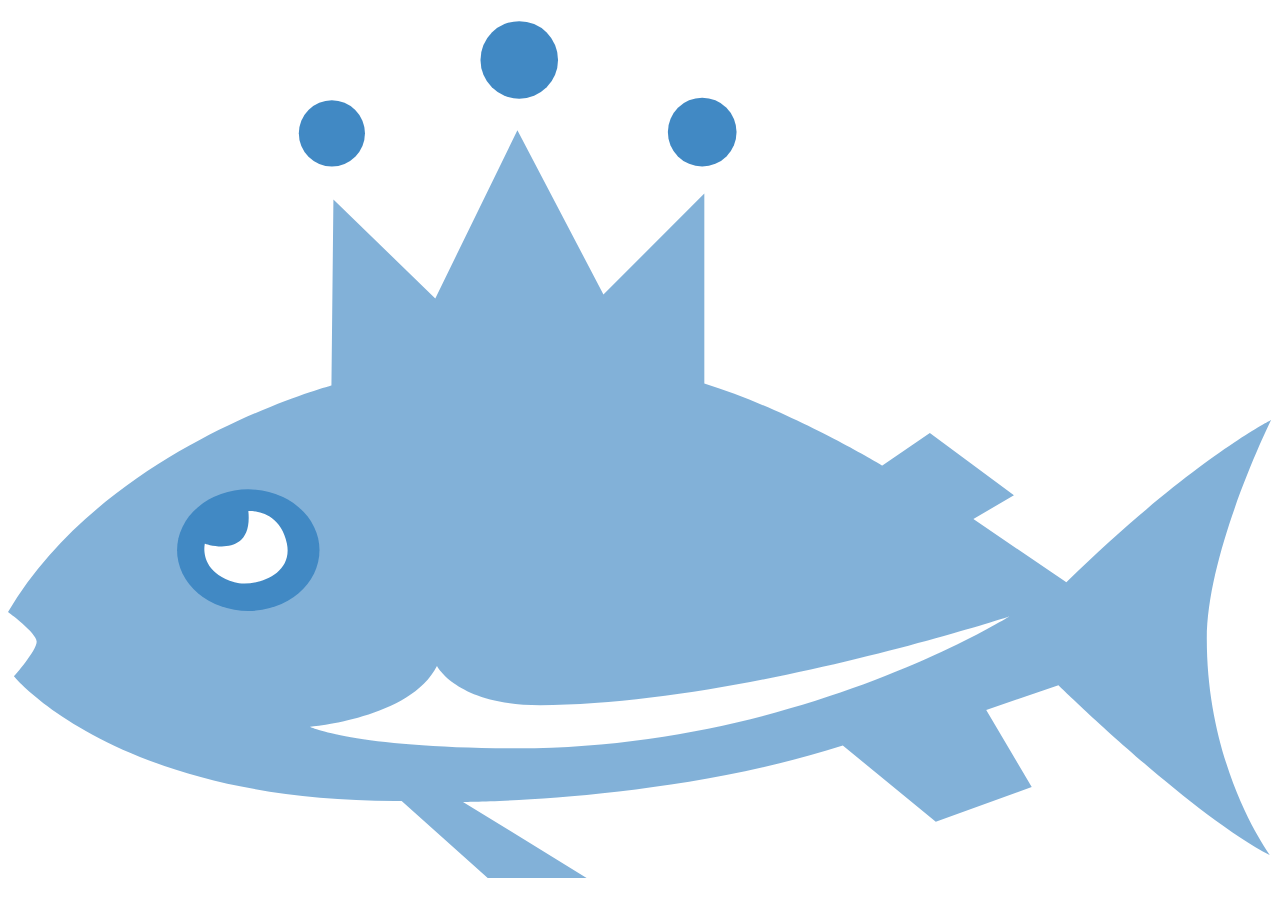
==== index.html @ 1beabc5d "Add files via upload" ====
<?xml version="1.0" encoding="UTF-8" standalone="no"?>
<!DOCTYPE svg PUBLIC "-//W3C//DTD SVG 1.1//EN" "http://www.w3.org/Graphics/SVG/1.1/DTD/svg11.dtd">
<svg width="100%" height="100%" viewBox="0 0 619 420" version="1.1" xmlns="http://www.w3.org/2000/svg" xmlns:xlink="http://www.w3.org/1999/xlink" xml:space="preserve" xmlns:serif="http://www.serif.com/" style="fill-rule:evenodd;clip-rule:evenodd;stroke-linejoin:round;stroke-miterlimit:2;">
    <g transform="matrix(1,0,0,1,-958.459,-1438.41)">
        <path d="M1116.85,1616.81C1116.85,1616.81 1006.41,1646.36 958.459,1727.74C958.459,1727.74 972.507,1737.91 972.507,1742.27C972.507,1746.63 961.366,1759.22 961.366,1759.22C961.366,1759.22 1012.23,1821.22 1151.24,1820.25L1193.38,1858.03L1241.82,1858.03L1181.28,1820.74C1181.28,1820.74 1281.54,1820.74 1367.28,1793.13L1412.81,1830.42L1459.79,1813.47L1437.51,1775.69L1472.87,1763.58C1472.87,1763.58 1537.3,1826.55 1576.53,1846.89C1576.53,1846.89 1545.53,1805.24 1545.53,1740.81C1545.53,1697.7 1577.02,1633.77 1577.02,1633.77C1577.02,1633.77 1537.78,1653.62 1476.75,1713.2L1431.22,1682.2L1451.08,1670.58L1409.9,1640.06L1386.65,1656.05C1386.65,1656.05 1341.61,1628.92 1299.46,1615.84L1299.46,1522.84L1250.06,1572.25L1207.92,1491.84L1167.71,1574.19L1117.82,1525.75L1116.85,1616.81Z" style="fill:rgb(130,177,216);"/>
        <g transform="matrix(1,0,0,1,-1,0)">
            <ellipse cx="1077.13" cy="1697.46" rx="34.875" ry="29.789" style="fill:rgb(65,137,196);"/>
        </g>
        <path d="M1106.22,1783.92C1106.22,1783.92 1155.51,1779.89 1168.53,1754.15C1168.53,1754.15 1178.45,1773.38 1219.06,1773.38C1315.47,1773.38 1448.77,1729.98 1448.77,1729.98C1448.77,1729.98 1345.54,1794.46 1208.21,1794.46C1128.23,1794.46 1106.22,1783.92 1106.22,1783.92Z" style="fill:white;"/>
        <path d="M1054.85,1694.31C1054.85,1694.31 1078.59,1702.55 1076.16,1678.33C1076.16,1678.33 1091.67,1677.18 1095.06,1694.31C1098.23,1710.38 1078.2,1715.79 1069.38,1713.2C1051.52,1707.96 1054.85,1694.31 1054.85,1694.31Z" style="fill:white;"/>
        <circle cx="1117.07" cy="1493.35" r="16.198" style="fill:rgb(65,137,196);"/>
        <circle cx="1208.83" cy="1457.39" r="18.988" style="fill:rgb(65,137,196);"/>
        <circle cx="1298.42" cy="1492.73" r="16.818" style="fill:rgb(65,137,196);"/>
    </g>
</svg>
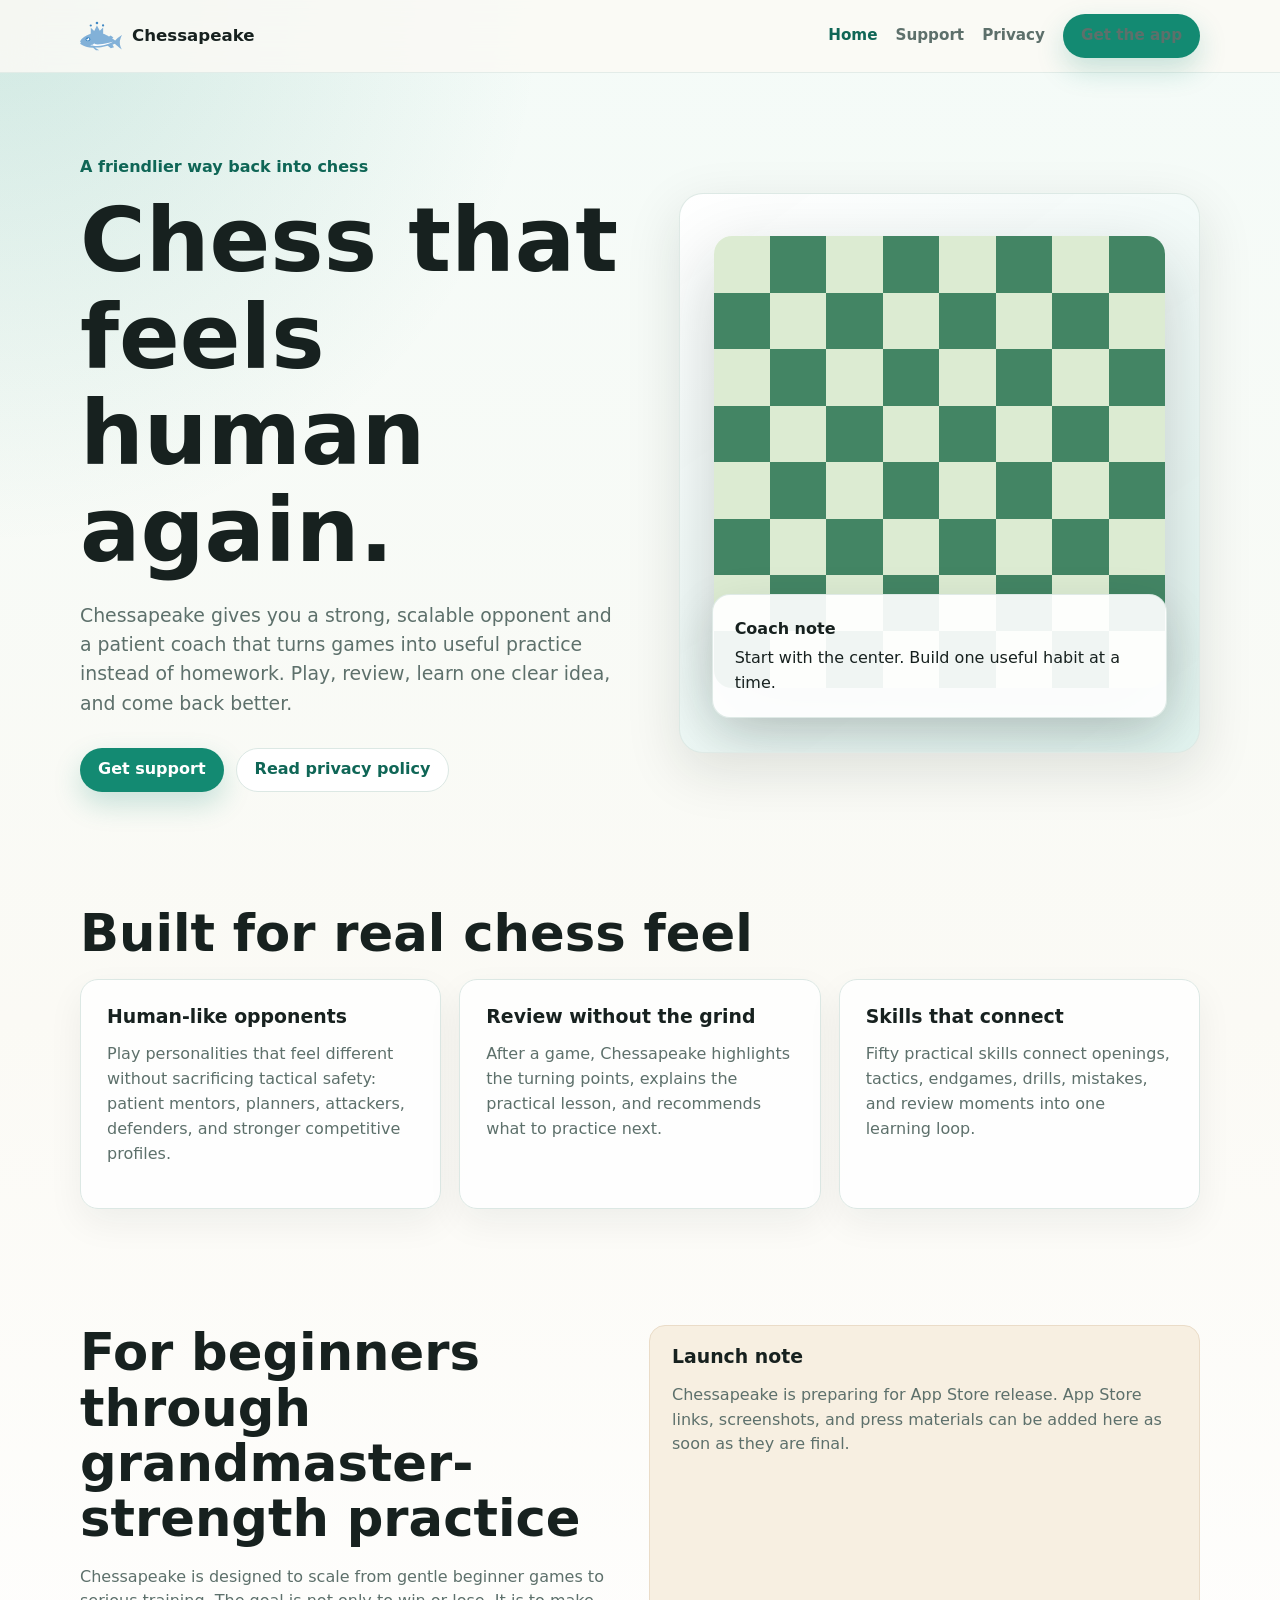
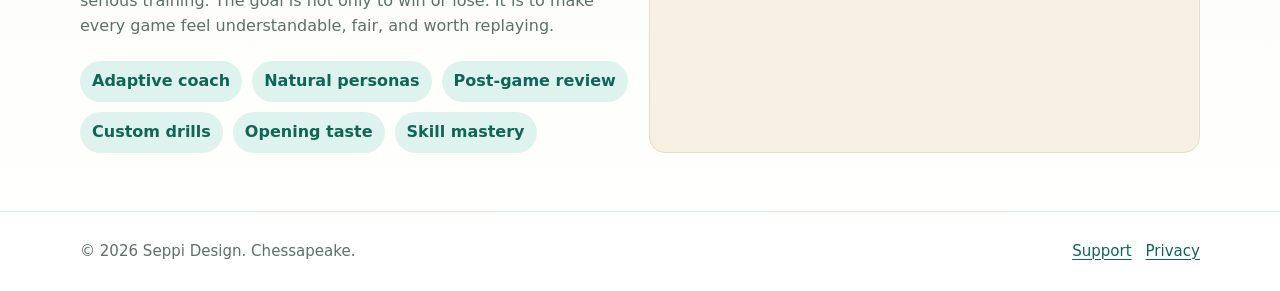
==== commit 22c19df5: "Fix GitHub Pages site files" ====
--- a/index.html
+++ b/index.html
@@ -1,15 +1,105 @@
-<?xml version="1.0" encoding="UTF-8" standalone="no"?>
-<!DOCTYPE svg PUBLIC "-//W3C//DTD SVG 1.1//EN" "http://www.w3.org/Graphics/SVG/1.1/DTD/svg11.dtd">
-<svg width="100%" height="100%" viewBox="0 0 619 420" version="1.1" xmlns="http://www.w3.org/2000/svg" xmlns:xlink="http://www.w3.org/1999/xlink" xml:space="preserve" xmlns:serif="http://www.serif.com/" style="fill-rule:evenodd;clip-rule:evenodd;stroke-linejoin:round;stroke-miterlimit:2;">
-    <g transform="matrix(1,0,0,1,-958.459,-1438.41)">
-        <path d="M1116.85,1616.81C1116.85,1616.81 1006.41,1646.36 958.459,1727.74C958.459,1727.74 972.507,1737.91 972.507,1742.27C972.507,1746.63 961.366,1759.22 961.366,1759.22C961.366,1759.22 1012.23,1821.22 1151.24,1820.25L1193.38,1858.03L1241.82,1858.03L1181.28,1820.74C1181.28,1820.74 1281.54,1820.74 1367.28,1793.13L1412.81,1830.42L1459.79,1813.47L1437.51,1775.69L1472.87,1763.58C1472.87,1763.58 1537.3,1826.55 1576.53,1846.89C1576.53,1846.89 1545.53,1805.24 1545.53,1740.81C1545.53,1697.7 1577.02,1633.77 1577.02,1633.77C1577.02,1633.77 1537.78,1653.62 1476.75,1713.2L1431.22,1682.2L1451.08,1670.58L1409.9,1640.06L1386.65,1656.05C1386.65,1656.05 1341.61,1628.92 1299.46,1615.84L1299.46,1522.84L1250.06,1572.25L1207.92,1491.84L1167.71,1574.19L1117.82,1525.75L1116.85,1616.81Z" style="fill:rgb(130,177,216);"/>
-        <g transform="matrix(1,0,0,1,-1,0)">
-            <ellipse cx="1077.13" cy="1697.46" rx="34.875" ry="29.789" style="fill:rgb(65,137,196);"/>
-        </g>
-        <path d="M1106.22,1783.92C1106.22,1783.92 1155.51,1779.89 1168.53,1754.15C1168.53,1754.15 1178.45,1773.38 1219.06,1773.38C1315.47,1773.38 1448.77,1729.98 1448.77,1729.98C1448.77,1729.98 1345.54,1794.46 1208.21,1794.46C1128.23,1794.46 1106.22,1783.92 1106.22,1783.92Z" style="fill:white;"/>
-        <path d="M1054.85,1694.31C1054.85,1694.31 1078.59,1702.55 1076.16,1678.33C1076.16,1678.33 1091.67,1677.18 1095.06,1694.31C1098.23,1710.38 1078.2,1715.79 1069.38,1713.2C1051.52,1707.96 1054.85,1694.31 1054.85,1694.31Z" style="fill:white;"/>
-        <circle cx="1117.07" cy="1493.35" r="16.198" style="fill:rgb(65,137,196);"/>
-        <circle cx="1208.83" cy="1457.39" r="18.988" style="fill:rgb(65,137,196);"/>
-        <circle cx="1298.42" cy="1492.73" r="16.818" style="fill:rgb(65,137,196);"/>
-    </g>
-</svg>
+<!doctype html>
+<html lang="en">
+<head>
+  <meta charset="utf-8">
+  <meta name="viewport" content="width=device-width, initial-scale=1">
+  <title>Chessapeake - Chess that feels human again</title>
+  <meta name="description" content="Chessapeake is a friendly chess opponent and patient coach for iPhone and iPad, with human-feeling play, game review, drills, and practical skill paths.">
+  <link rel="stylesheet" href="styles.css">
+</head>
+<body>
+  <header class="site-header">
+    <nav class="nav" aria-label="Main navigation">
+      <a class="brand" href="index.html">
+        <img src="assets/chessapeake-mascot.svg" alt="" aria-hidden="true">
+        <span>Chessapeake</span>
+      </a>
+      <div class="nav-links">
+        <a href="index.html" aria-current="page">Home</a>
+        <a href="support.html">Support</a>
+        <a href="privacy.html">Privacy</a>
+        <a class="button" href="#download">Get the app</a>
+      </div>
+    </nav>
+  </header>
+
+  <main class="page">
+    <section class="hero">
+      <div>
+        <p class="eyebrow">A friendlier way back into chess</p>
+        <h1>Chess that feels human again.</h1>
+        <p class="lead">Chessapeake gives you a strong, scalable opponent and a patient coach that turns games into useful practice instead of homework. Play, review, learn one clear idea, and come back better.</p>
+        <div class="hero-actions" id="download">
+          <a class="button" href="support.html">Get support</a>
+          <a class="button secondary" href="privacy.html">Read privacy policy</a>
+        </div>
+      </div>
+      <div class="hero-panel" aria-label="Chessboard preview">
+        <div class="board-preview" aria-hidden="true">
+          <span></span><span></span><span></span><span></span><span></span><span></span><span></span><span></span>
+          <span></span><span></span><span></span><span></span><span></span><span></span><span></span><span></span>
+          <span></span><span></span><span></span><span></span><span></span><span></span><span></span><span></span>
+          <span></span><span></span><span></span><span></span><span></span><span></span><span></span><span></span>
+          <span></span><span></span><span></span><span></span><span></span><span></span><span></span><span></span>
+          <span></span><span></span><span></span><span></span><span></span><span></span><span></span><span></span>
+          <span></span><span></span><span></span><span></span><span></span><span></span><span></span><span></span>
+          <span></span><span></span><span></span><span></span><span></span><span></span><span></span><span></span>
+        </div>
+        <div class="coach-bubble">
+          <strong>Coach note</strong>
+          <span>Start with the center. Build one useful habit at a time.</span>
+        </div>
+      </div>
+    </section>
+
+    <section class="section">
+      <h2>Built for real chess feel</h2>
+      <div class="grid">
+        <article class="card">
+          <h3>Human-like opponents</h3>
+          <p>Play personalities that feel different without sacrificing tactical safety: patient mentors, planners, attackers, defenders, and stronger competitive profiles.</p>
+        </article>
+        <article class="card">
+          <h3>Review without the grind</h3>
+          <p>After a game, Chessapeake highlights the turning points, explains the practical lesson, and recommends what to practice next.</p>
+        </article>
+        <article class="card">
+          <h3>Skills that connect</h3>
+          <p>Fifty practical skills connect openings, tactics, endgames, drills, mistakes, and review moments into one learning loop.</p>
+        </article>
+      </div>
+    </section>
+
+    <section class="section">
+      <div class="grid two">
+        <div>
+          <h2>For beginners through grandmaster-strength practice</h2>
+          <p>Chessapeake is designed to scale from gentle beginner games to serious training. The goal is not only to win or lose. It is to make every game feel understandable, fair, and worth replaying.</p>
+          <ul class="pill-list" aria-label="Chessapeake features">
+            <li>Adaptive coach</li>
+            <li>Natural personas</li>
+            <li>Post-game review</li>
+            <li>Custom drills</li>
+            <li>Opening taste</li>
+            <li>Skill mastery</li>
+          </ul>
+        </div>
+        <div class="notice">
+          <h3>Launch note</h3>
+          <p>Chessapeake is preparing for App Store release. App Store links, screenshots, and press materials can be added here as soon as they are final.</p>
+        </div>
+      </div>
+    </section>
+  </main>
+
+  <footer class="site-footer">
+    <div class="footer-inner">
+      <span>&copy; 2026 Seppi Design. Chessapeake.</span>
+      <nav aria-label="Footer navigation">
+        <a href="support.html">Support</a>
+        <a href="privacy.html">Privacy</a>
+      </nav>
+    </div>
+  </footer>
+</body>
+</html>
--- a/styles.css
+++ b/styles.css
@@ -0,0 +1,375 @@
+:root {
+  --ink: #17211f;
+  --muted: #5d706b;
+  --coach: #138a72;
+  --coach-dark: #0f6656;
+  --sea: #dff3ee;
+  --cream: #fbfaf5;
+  --card: #ffffff;
+  --line: #dce8e4;
+  --warm: #f7efe1;
+  --shadow: 0 18px 55px rgba(17, 32, 28, 0.12);
+}
+
+* {
+  box-sizing: border-box;
+}
+
+html {
+  scroll-behavior: smooth;
+}
+
+body {
+  margin: 0;
+  color: var(--ink);
+  background:
+    radial-gradient(circle at top left, rgba(19, 138, 114, 0.16), transparent 34rem),
+    linear-gradient(180deg, #f4fbf8 0%, var(--cream) 54%, #ffffff 100%);
+  font-family: Inter, ui-sans-serif, system-ui, -apple-system, BlinkMacSystemFont, "Segoe UI", sans-serif;
+  line-height: 1.55;
+}
+
+a {
+  color: var(--coach-dark);
+  text-decoration-thickness: 0.08em;
+  text-underline-offset: 0.22em;
+}
+
+.site-header {
+  position: sticky;
+  top: 0;
+  z-index: 10;
+  border-bottom: 1px solid rgba(220, 232, 228, 0.76);
+  background: rgba(251, 250, 245, 0.86);
+  backdrop-filter: blur(18px);
+}
+
+.nav {
+  display: flex;
+  align-items: center;
+  justify-content: space-between;
+  width: min(1120px, calc(100% - 40px));
+  margin: 0 auto;
+  padding: 14px 0;
+  gap: 24px;
+}
+
+.brand {
+  display: inline-flex;
+  align-items: center;
+  gap: 10px;
+  color: var(--ink);
+  font-weight: 800;
+  font-size: 1.04rem;
+  text-decoration: none;
+}
+
+.brand img {
+  width: 42px;
+  height: 42px;
+}
+
+.nav-links {
+  display: flex;
+  align-items: center;
+  gap: 18px;
+  font-size: 0.95rem;
+  font-weight: 700;
+}
+
+.nav-links a {
+  color: var(--muted);
+  text-decoration: none;
+}
+
+.nav-links a:hover,
+.nav-links a[aria-current="page"] {
+  color: var(--coach-dark);
+}
+
+.button {
+  display: inline-flex;
+  align-items: center;
+  justify-content: center;
+  min-height: 44px;
+  padding: 0 18px;
+  border-radius: 999px;
+  background: var(--coach);
+  color: #fff;
+  font-weight: 800;
+  text-decoration: none;
+  box-shadow: 0 12px 28px rgba(19, 138, 114, 0.22);
+}
+
+.button.secondary {
+  background: #ffffff;
+  color: var(--coach-dark);
+  border: 1px solid var(--line);
+  box-shadow: none;
+}
+
+.page {
+  width: min(1120px, calc(100% - 40px));
+  margin: 0 auto;
+}
+
+.hero {
+  display: grid;
+  grid-template-columns: minmax(0, 1.02fr) minmax(320px, 0.98fr);
+  align-items: center;
+  gap: 56px;
+  padding: 82px 0 56px;
+}
+
+.eyebrow {
+  color: var(--coach-dark);
+  font-weight: 900;
+  letter-spacing: 0;
+  margin: 0 0 12px;
+}
+
+h1,
+h2,
+h3 {
+  letter-spacing: 0;
+  line-height: 1.08;
+}
+
+h1 {
+  margin: 0;
+  max-width: 12ch;
+  font-size: clamp(3rem, 7vw, 5.9rem);
+}
+
+h2 {
+  margin: 0 0 18px;
+  font-size: clamp(2rem, 4vw, 3.25rem);
+}
+
+h3 {
+  margin: 0 0 8px;
+  font-size: 1.18rem;
+}
+
+.lead {
+  max-width: 66ch;
+  margin: 22px 0 0;
+  color: var(--muted);
+  font-size: 1.18rem;
+}
+
+.hero-actions {
+  display: flex;
+  flex-wrap: wrap;
+  gap: 12px;
+  margin-top: 30px;
+}
+
+.hero-panel {
+  position: relative;
+  min-height: 560px;
+  border-radius: 24px;
+  background:
+    linear-gradient(145deg, rgba(255, 255, 255, 0.92), rgba(223, 243, 238, 0.9)),
+    var(--card);
+  border: 1px solid rgba(220, 232, 228, 0.9);
+  box-shadow: var(--shadow);
+  overflow: hidden;
+}
+
+.board-preview {
+  position: absolute;
+  inset: 42px 34px auto;
+  display: grid;
+  grid-template-columns: repeat(8, 1fr);
+  aspect-ratio: 1;
+  border-radius: 18px;
+  overflow: hidden;
+  box-shadow: 0 26px 70px rgba(17, 32, 28, 0.2);
+}
+
+.board-preview span {
+  display: block;
+}
+
+.board-preview span {
+  background: #438564;
+}
+
+.board-preview span:nth-child(16n + 1),
+.board-preview span:nth-child(16n + 3),
+.board-preview span:nth-child(16n + 5),
+.board-preview span:nth-child(16n + 7),
+.board-preview span:nth-child(16n + 10),
+.board-preview span:nth-child(16n + 12),
+.board-preview span:nth-child(16n + 14),
+.board-preview span:nth-child(16n + 16) {
+  background: #dcebd2;
+}
+
+.coach-bubble {
+  position: absolute;
+  left: 32px;
+  right: 32px;
+  bottom: 34px;
+  padding: 22px;
+  border-radius: 18px;
+  background: rgba(255, 255, 255, 0.92);
+  border: 1px solid rgba(220, 232, 228, 0.9);
+  box-shadow: 0 18px 50px rgba(17, 32, 28, 0.14);
+}
+
+.coach-bubble strong {
+  display: block;
+  margin-bottom: 4px;
+}
+
+.section {
+  padding: 58px 0;
+}
+
+.section.narrow {
+  max-width: 840px;
+}
+
+.grid {
+  display: grid;
+  grid-template-columns: repeat(3, 1fr);
+  gap: 18px;
+}
+
+.grid.two {
+  grid-template-columns: repeat(2, 1fr);
+}
+
+.card {
+  padding: 26px;
+  border: 1px solid var(--line);
+  border-radius: 18px;
+  background: rgba(255, 255, 255, 0.86);
+  box-shadow: 0 14px 36px rgba(17, 32, 28, 0.06);
+}
+
+.card p,
+.section p,
+li {
+  color: var(--muted);
+}
+
+.pill-list {
+  display: flex;
+  flex-wrap: wrap;
+  gap: 10px;
+  padding: 0;
+  margin: 22px 0 0;
+  list-style: none;
+}
+
+.pill-list li {
+  padding: 8px 12px;
+  border-radius: 999px;
+  color: var(--coach-dark);
+  background: var(--sea);
+  font-weight: 800;
+}
+
+.notice {
+  padding: 20px 22px;
+  border-radius: 16px;
+  background: var(--warm);
+  border: 1px solid #eadcc8;
+}
+
+.content {
+  padding: 62px 0 88px;
+}
+
+.content h1 {
+  max-width: 16ch;
+  margin-bottom: 18px;
+  font-size: clamp(2.55rem, 5vw, 4.75rem);
+}
+
+.content h2 {
+  margin-top: 42px;
+  font-size: clamp(1.55rem, 3vw, 2.25rem);
+}
+
+.content ul {
+  padding-left: 1.25rem;
+}
+
+.site-footer {
+  border-top: 1px solid var(--line);
+  background: rgba(255, 255, 255, 0.72);
+}
+
+.footer-inner {
+  display: flex;
+  justify-content: space-between;
+  gap: 24px;
+  width: min(1120px, calc(100% - 40px));
+  margin: 0 auto;
+  padding: 28px 0;
+  color: var(--muted);
+  font-size: 0.94rem;
+}
+
+.footer-inner nav {
+  display: flex;
+  gap: 14px;
+  flex-wrap: wrap;
+}
+
+@media (max-width: 860px) {
+  .nav {
+    align-items: flex-start;
+    flex-direction: column;
+  }
+
+  .nav-links {
+    width: 100%;
+    overflow-x: auto;
+    padding-bottom: 2px;
+  }
+
+  .hero {
+    grid-template-columns: 1fr;
+    padding-top: 48px;
+  }
+
+  .hero-panel {
+    min-height: 480px;
+  }
+
+  .grid,
+  .grid.two {
+    grid-template-columns: 1fr;
+  }
+
+  .footer-inner {
+    flex-direction: column;
+  }
+}
+
+@media (max-width: 520px) {
+  .page,
+  .nav,
+  .footer-inner {
+    width: min(100% - 28px, 1120px);
+  }
+
+  .hero-panel {
+    min-height: 390px;
+  }
+
+  .board-preview {
+    inset: 28px 22px auto;
+  }
+
+  .coach-bubble {
+    left: 20px;
+    right: 20px;
+    bottom: 22px;
+  }
+}
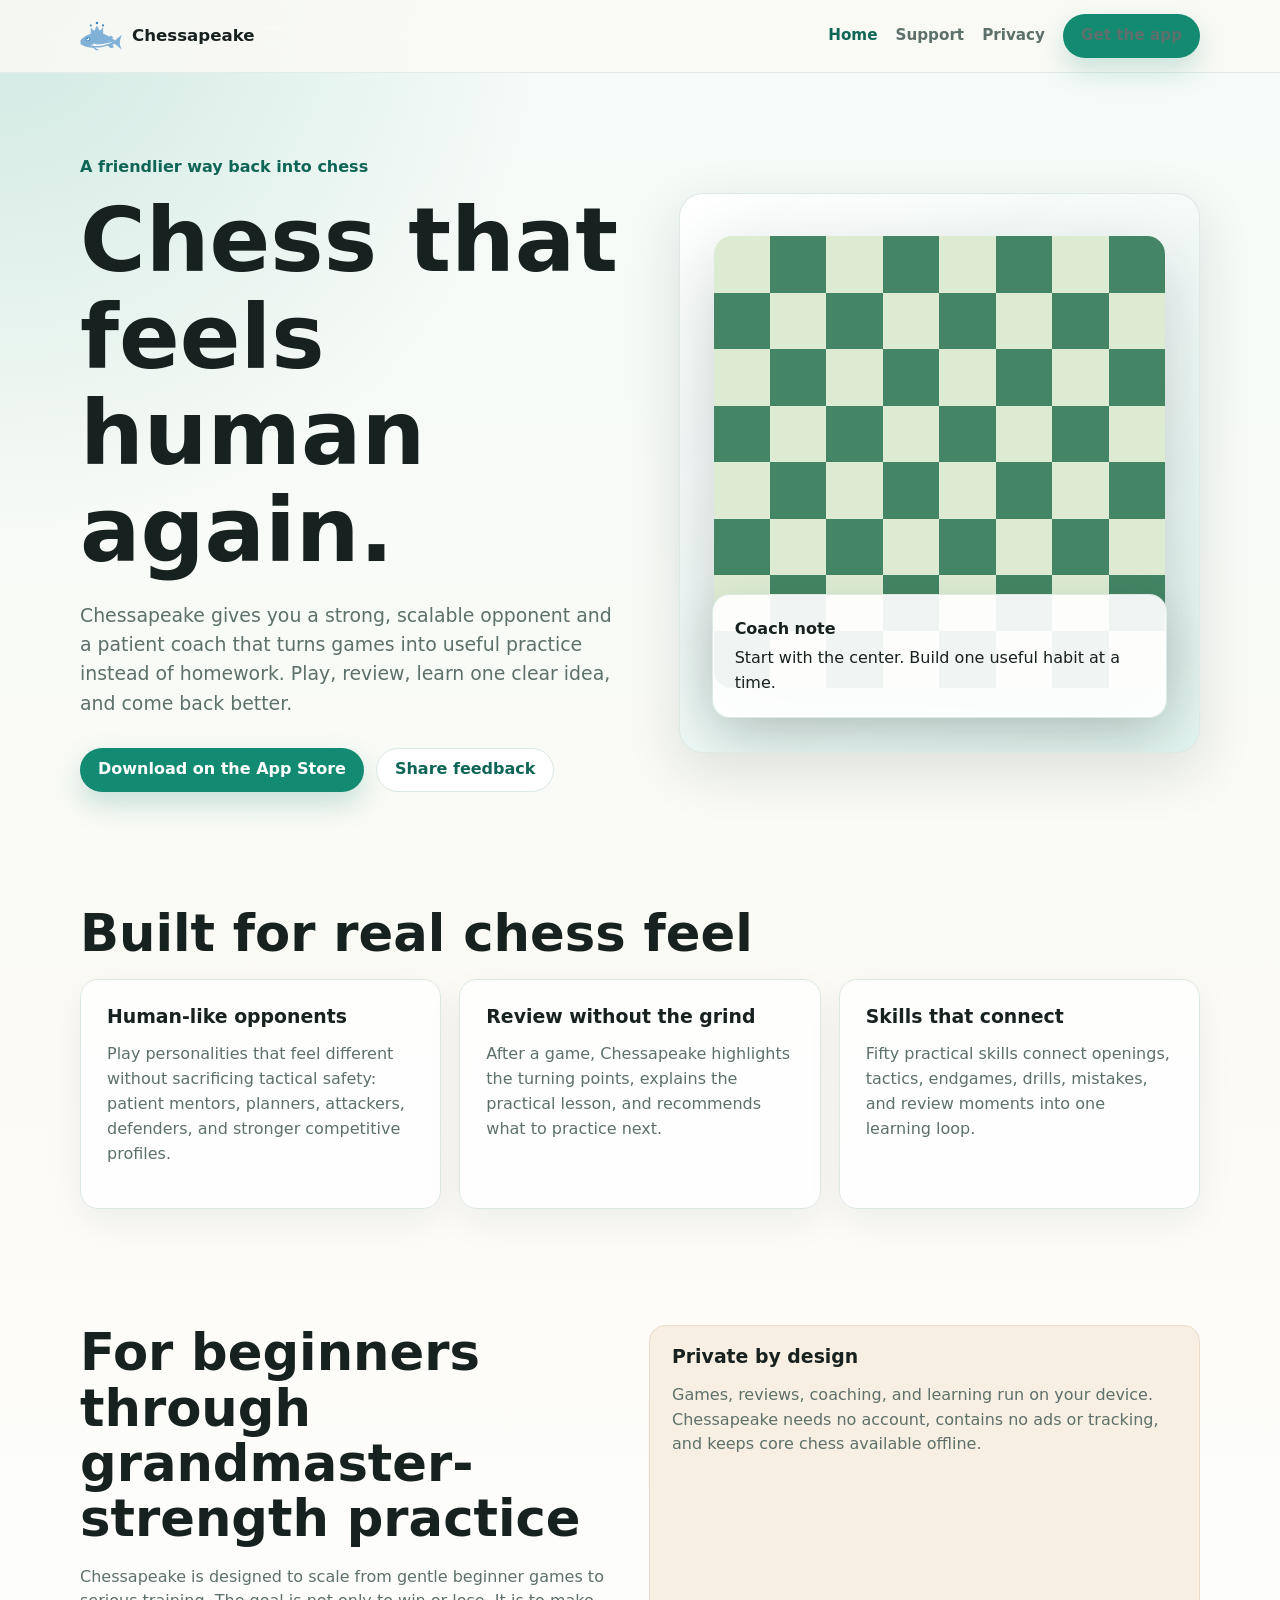
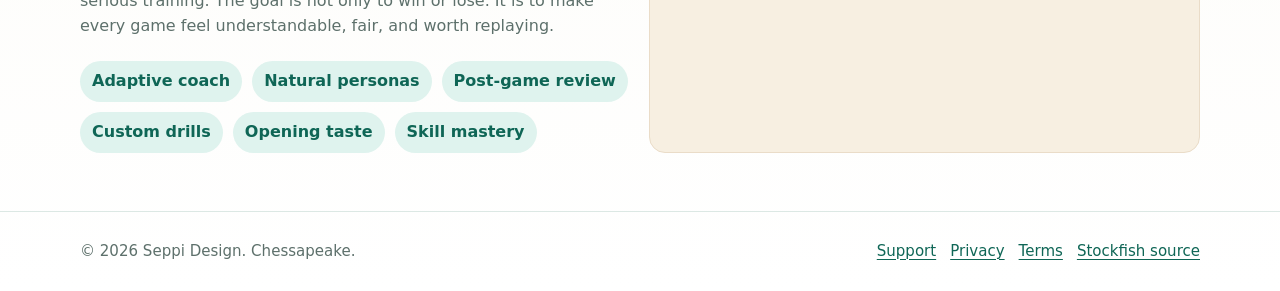
==== commit ae73fc10: "Add direct App Store and feedback CTAs Route the navigation and hero actions to Chessapeake’s App St" ====
--- a/index.html
+++ b/index.html
@@ -18,7 +18,7 @@
         <a href="index.html" aria-current="page">Home</a>
         <a href="support.html">Support</a>
         <a href="privacy.html">Privacy</a>
-        <a class="button" href="#download">Get the app</a>
+        <a class="button" href="https://apps.apple.com/app/chessapeake/id6788574785">Get the app</a>
       </div>
     </nav>
   </header>
@@ -30,8 +30,8 @@
         <h1>Chess that feels human again.</h1>
         <p class="lead">Chessapeake gives you a strong, scalable opponent and a patient coach that turns games into useful practice instead of homework. Play, review, learn one clear idea, and come back better.</p>
         <div class="hero-actions" id="download">
-          <a class="button" href="support.html">Get support</a>
-          <a class="button secondary" href="privacy.html">Read privacy policy</a>
+          <a class="button" href="https://apps.apple.com/app/chessapeake/id6788574785">Download on the App Store</a>
+          <a class="button secondary" href="mailto:dseppi@gmail.com?subject=Chessapeake%20Feedback&amp;body=What%20are%20you%20trying%20to%20improve%20in%20chess%3F%0A%0AWhat%20felt%20helpful%20or%20confusing%20in%20Chessapeake%3F%0A">Share feedback</a>
         </div>
       </div>
       <div class="hero-panel" aria-label="Chessboard preview">
@@ -85,8 +85,8 @@
           </ul>
         </div>
         <div class="notice">
-          <h3>Launch note</h3>
-          <p>Chessapeake is preparing for App Store release. App Store links, screenshots, and press materials can be added here as soon as they are final.</p>
+          <h3>Private by design</h3>
+          <p>Games, reviews, coaching, and learning run on your device. Chessapeake needs no account, contains no ads or tracking, and keeps core chess available offline.</p>
         </div>
       </div>
     </section>
@@ -94,10 +94,12 @@
 
   <footer class="site-footer">
     <div class="footer-inner">
-      <span>&copy; 2026 Seppi Design. Chessapeake.</span>
+      <span>© 2026 Seppi Design. Chessapeake.</span>
       <nav aria-label="Footer navigation">
         <a href="support.html">Support</a>
         <a href="privacy.html">Privacy</a>
+        <a href="terms.html">Terms</a>
+        <a href="downloads/Chessapeake-Stockfish-18-Source.zip">Stockfish source</a>
       </nav>
     </div>
   </footer>
